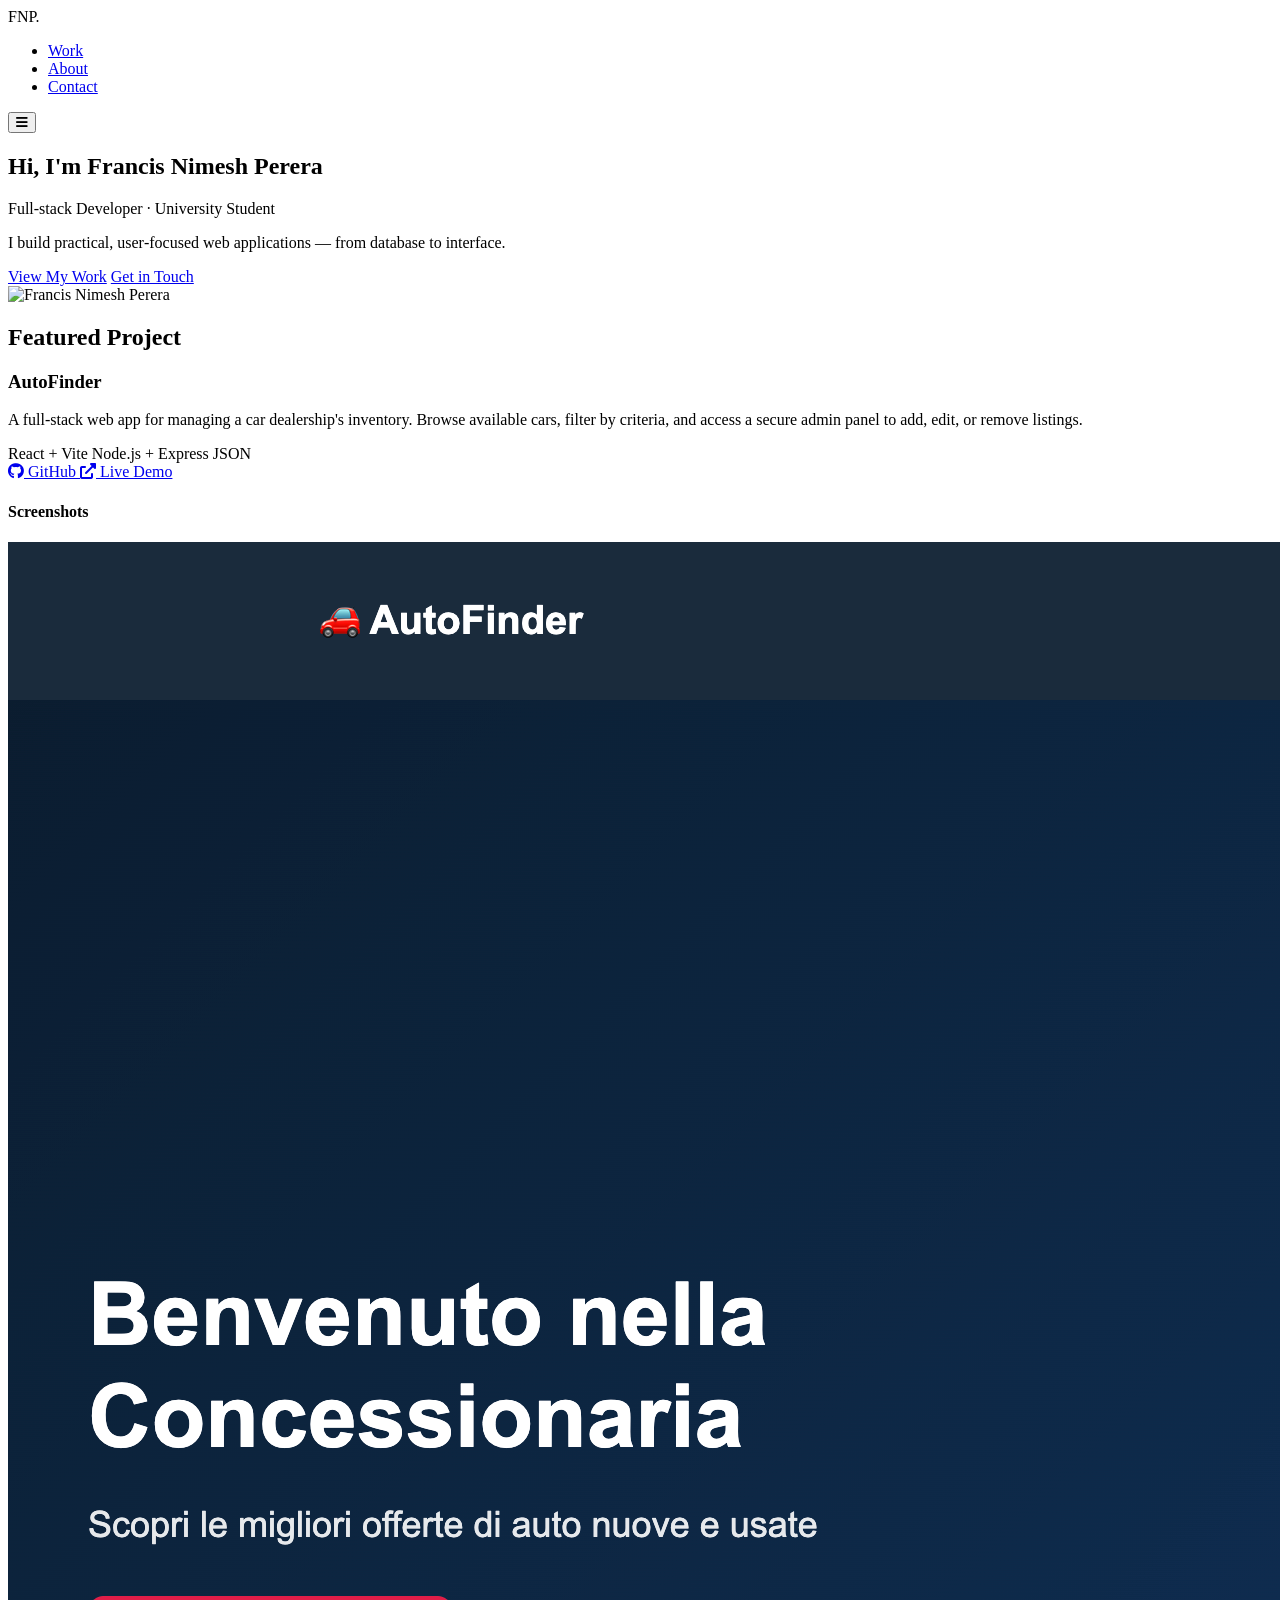
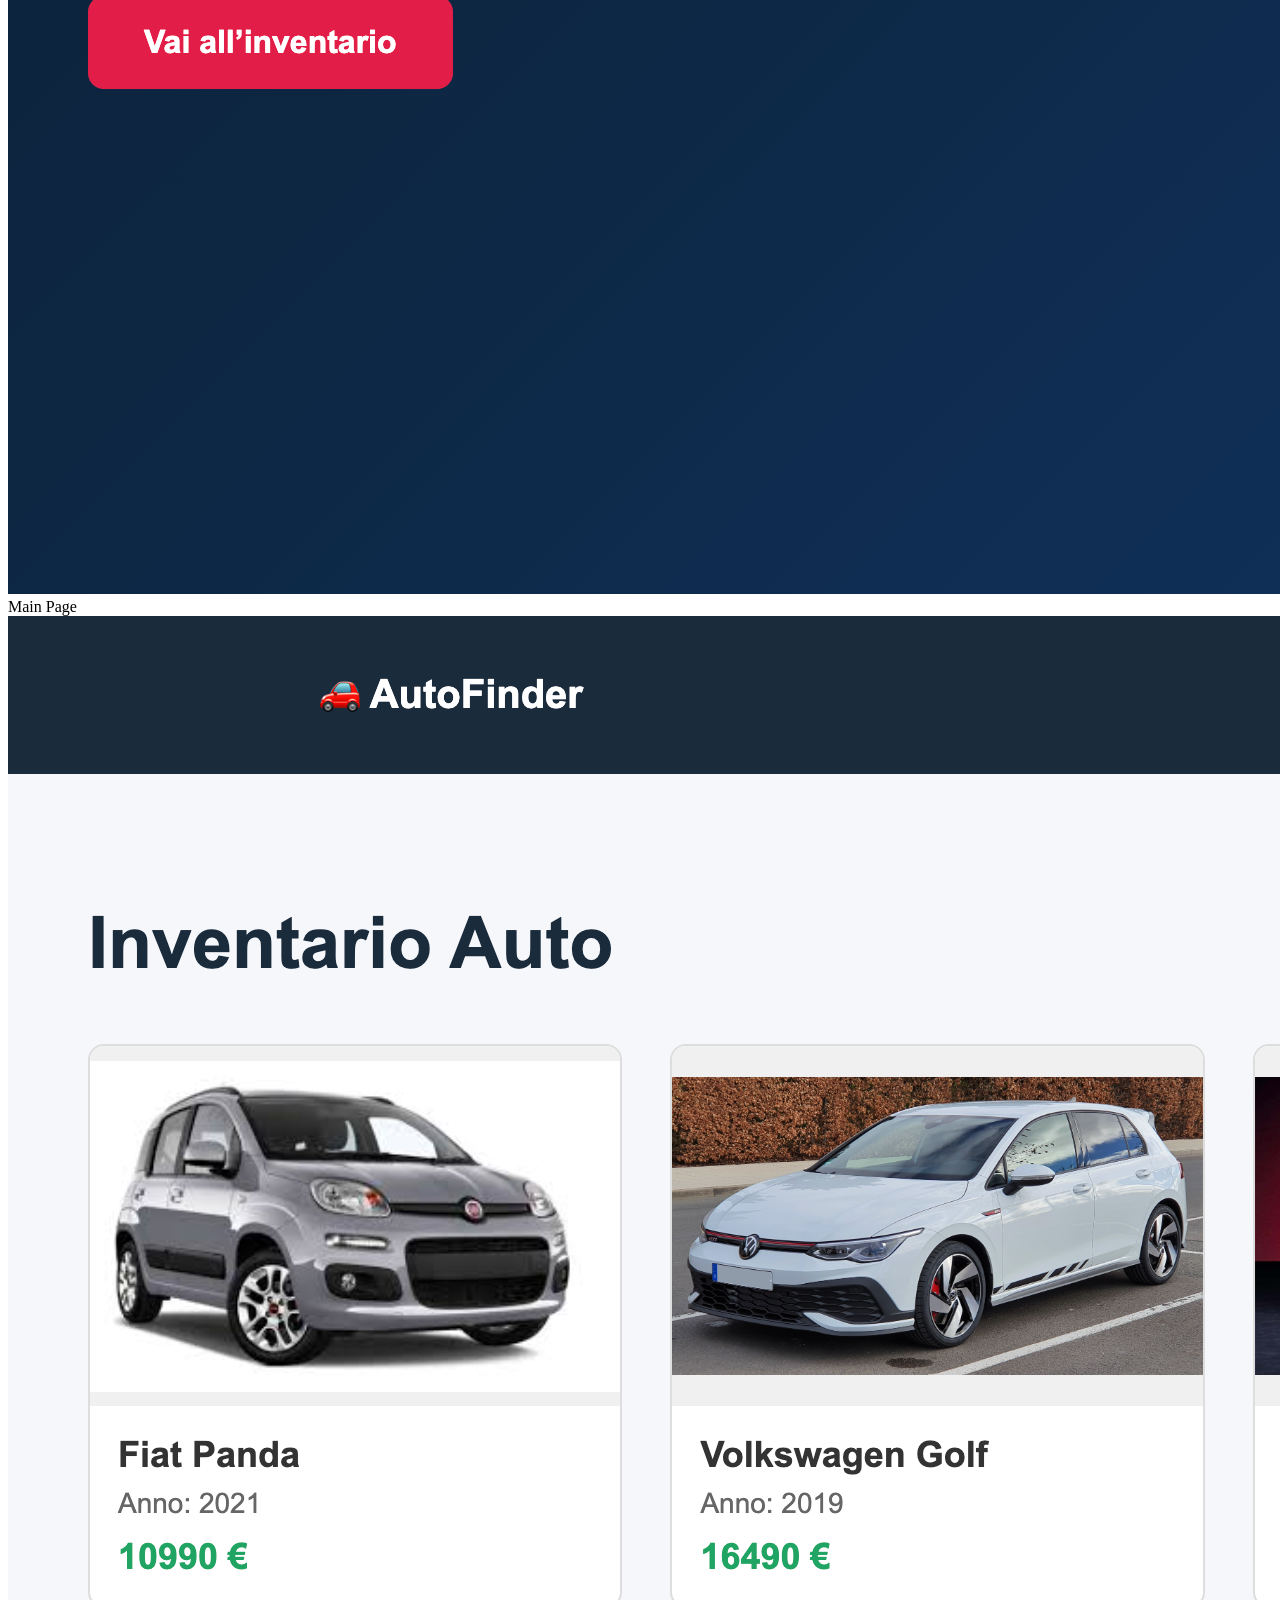
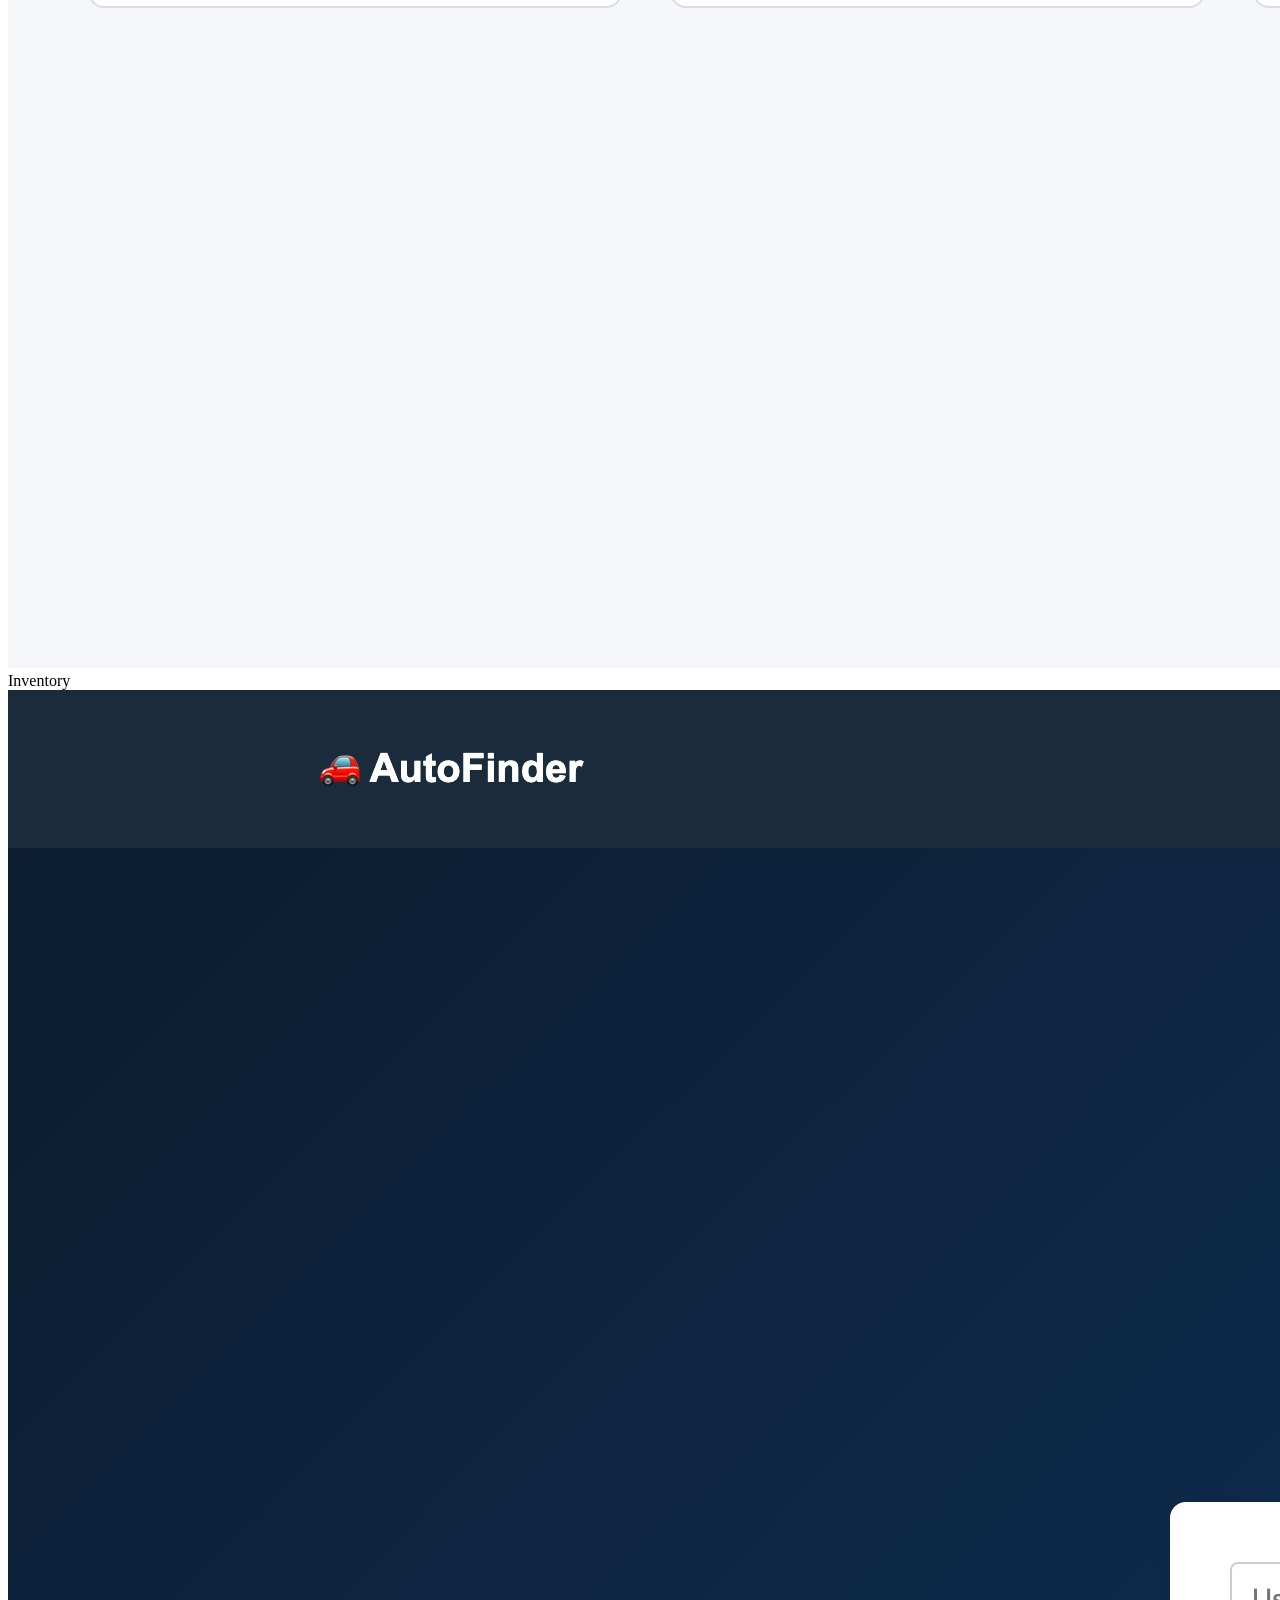
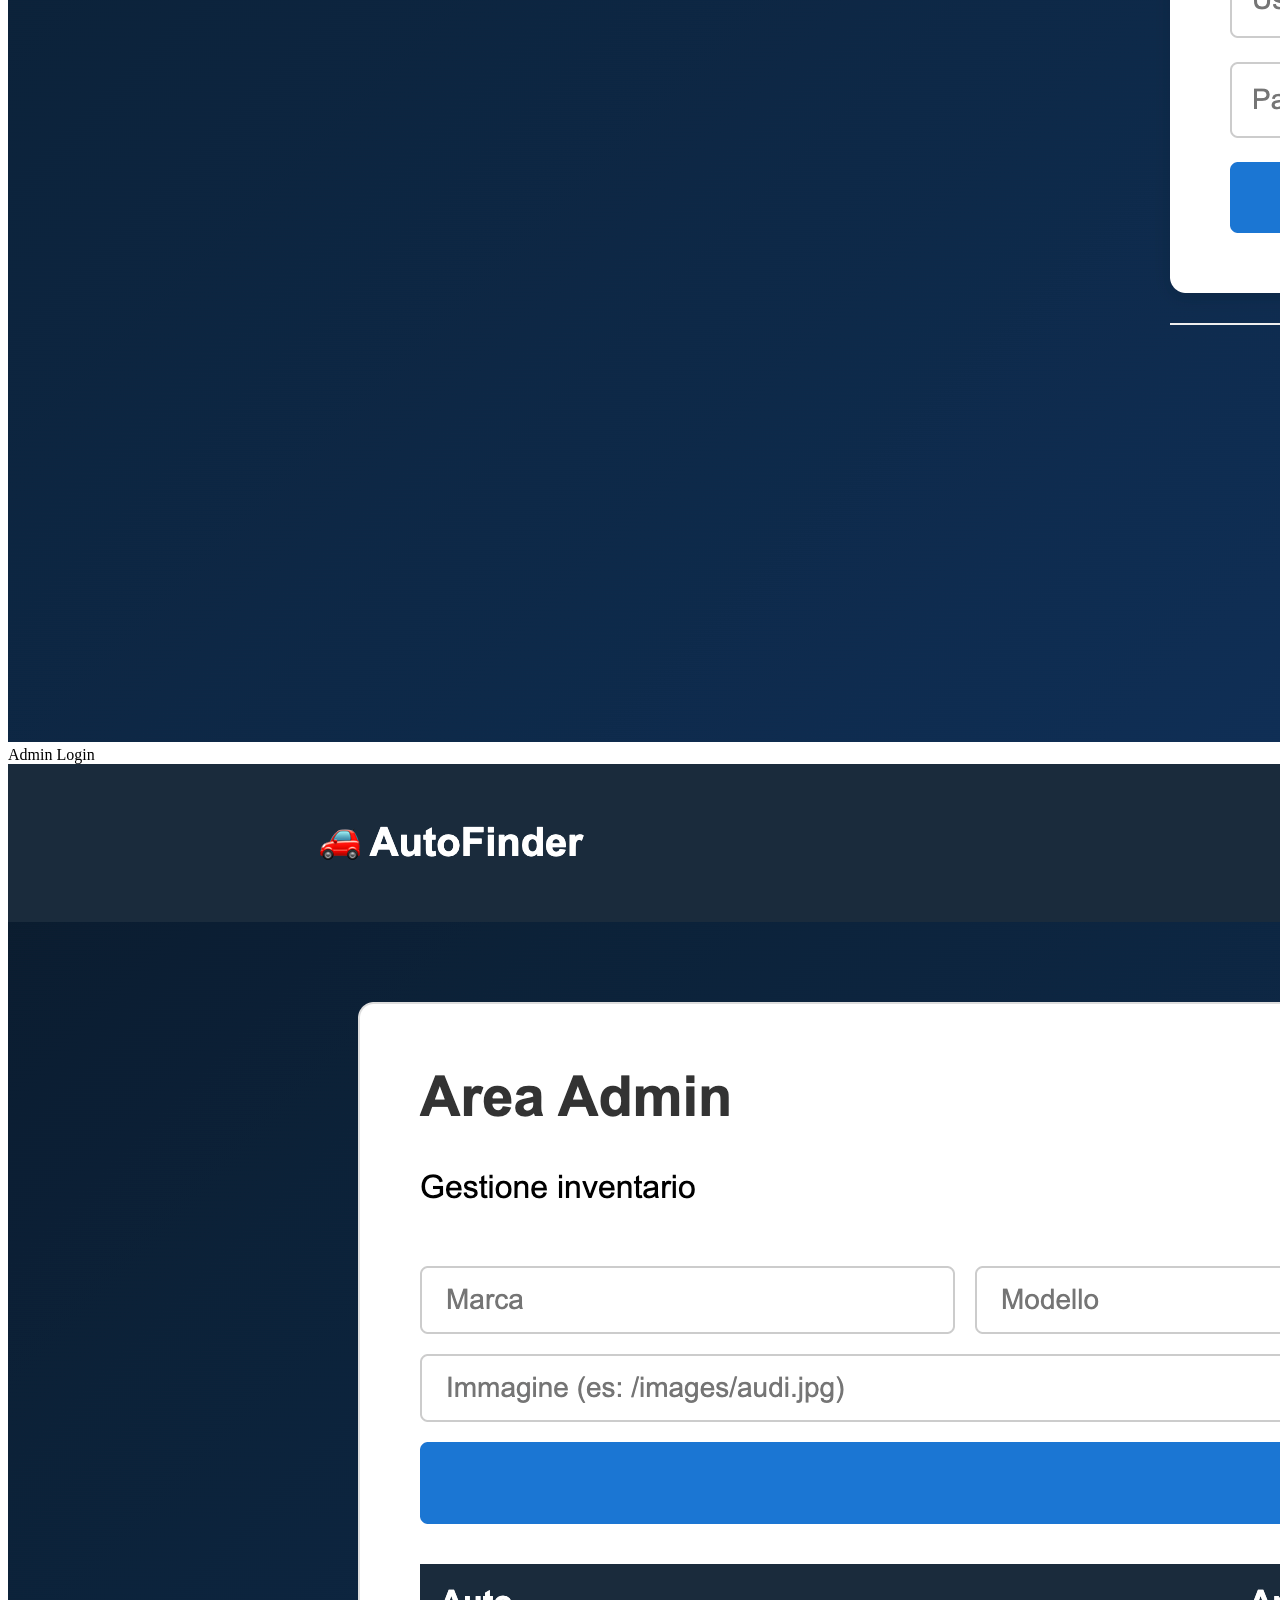
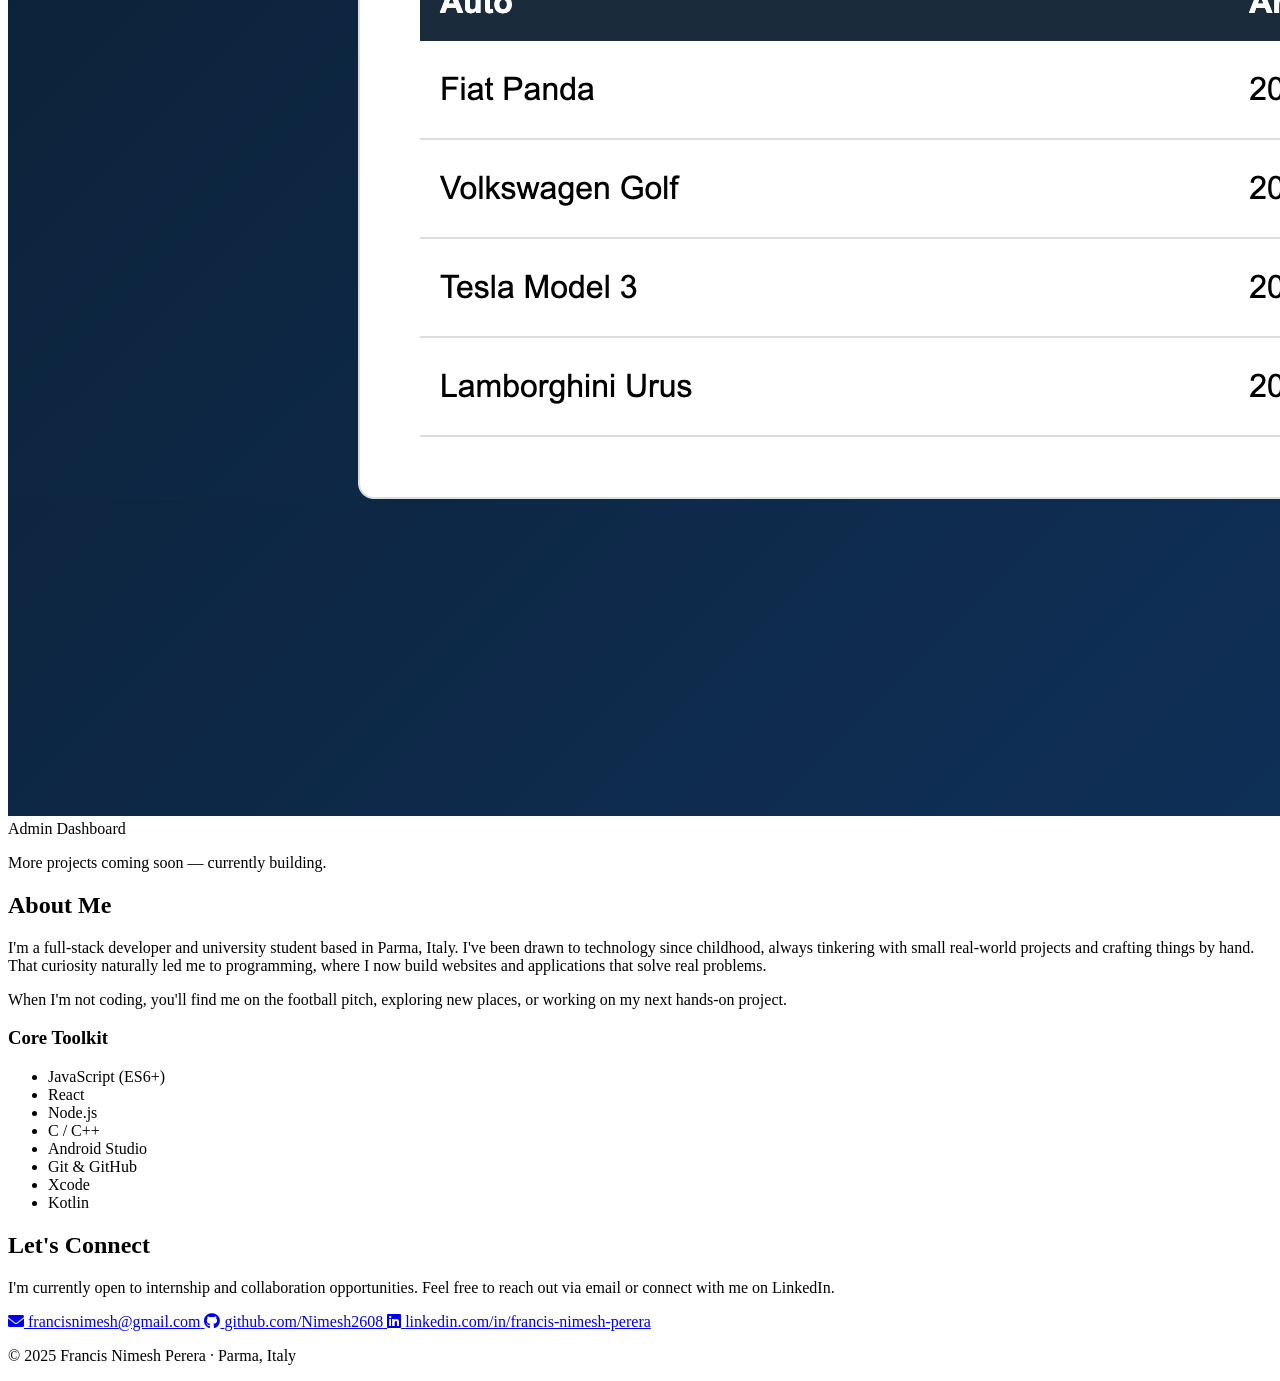
==== index.html @ da83aa6b "Add portfolio website with AutoFinder project" ====
<!DOCTYPE html>
<html lang="en">
<head>
    <meta charset="UTF-8">
    <meta name="viewport" content="width=device-width, initial-scale=1.0">
    <title>Francis Nimesh Perera · Full‑stack Developer</title>
    <link rel="stylesheet" href="style.css">
    <link rel="stylesheet" href="https://cdnjs.cloudflare.com/ajax/libs/font-awesome/6.0.0-beta3/css/all.min.css">
</head>
<body>
    <header>
        <nav>
            <div class="nav-container">
                <div class="logo">FNP.</div>
                <ul class="nav-links">
                    <li><a href="#work">Work</a></li>
                    <li><a href="#about">About</a></li>
                    <li><a href="#contact">Contact</a></li>
                </ul>
                <button class="mobile-toggle" aria-label="Menu">
                    <i class="fas fa-bars"></i>
                </button>
            </div>
        </nav>
    </header>

    <main>
        <!-- Hero Section -->
        <section id="hero">
            <div class="container hero-container">
                <div class="hero-content">
                    <h1>Hi, I'm <span class="highlight">Francis Nimesh Perera</span></h1>
                    <p class="subtitle">Full‑stack Developer · University Student</p>
                    <p class="description">
                        I build practical, user‑focused web applications — from database to interface.
                    </p>
                    <div class="hero-cta">
                        <a href="#work" class="btn btn-primary">View My Work</a>
                        <a href="#contact" class="btn btn-outline">Get in Touch</a>
                    </div>
                </div>
                <div class="hero-image">
                    <img src="images/profile.jpg" alt="Francis Nimesh Perera">
                </div>
            </div>
        </section>

        <!-- Work Section (AutoFinder) -->
        <section id="work">
            <div class="container">
                <h2>Featured Project</h2>
                <div class="project-featured">
                    <div class="project-header">
                        <h3>AutoFinder</h3>
                        <p class="project-description">
                            A full‑stack web app for managing a car dealership's inventory. 
                            Browse available cars, filter by criteria, and access a secure admin panel to add, edit, or remove listings.
                        </p>
                        <div class="project-tags">
                            <span>React + Vite</span>
                            <span>Node.js + Express</span>
                            <span>JSON</span>
                        </div>
                        <div class="project-links">
                            <a href="https://github.com/Nimesh2608/AutoFinder" target="_blank" class="btn btn-outline-small">
                                <i class="fab fa-github"></i> GitHub
                            </a>
                            <a href="https://files.fm/u/qwbvz2nafh" target="_blank" class="btn btn-primary-small">
                                <i class="fas fa-external-link-alt"></i> Live Demo
                            </a>
                        </div>
                    </div>
                    
                    <!-- Image Gallery -->
                    <div class="gallery">
                        <h4>Screenshots</h4>
                        <div class="gallery-grid">
                            <div class="gallery-item">
                                <img src="images/autofinder-main.png" alt="AutoFinder Main Page" loading="lazy">
                                <span class="caption">Main Page</span>
                            </div>
                            <div class="gallery-item">
                                <img src="images/autofinder-inventory.png" alt="AutoFinder Inventory" loading="lazy">
                                <span class="caption">Inventory</span>
                            </div>
                            <div class="gallery-item">
                                <img src="images/autofinder-login.png" alt="AutoFinder Admin Login" loading="lazy">
                                <span class="caption">Admin Login</span>
                            </div>
                            <div class="gallery-item">
                                <img src="images/autofinder-admin.png" alt="AutoFinder Admin Page" loading="lazy">
                                <span class="caption">Admin Dashboard</span>
                            </div>
                        </div>
                    </div>
                </div>
                <p class="more-projects-note">More projects coming soon — currently building.</p>
            </div>
        </section>

        <!-- About Section -->
        <section id="about">
            <div class="container about-container">
                <div class="about-text">
                    <h2>About Me</h2>
                    <p>
                        I'm a full‑stack developer and university student based in Parma, Italy. 
                        I've been drawn to technology since childhood, always tinkering with small 
                        real‑world projects and crafting things by hand. That curiosity naturally 
                        led me to programming, where I now build websites and applications that 
                        solve real problems.
                    </p>
                    <p>
                        When I'm not coding, you'll find me on the football pitch, exploring new places, 
                        or working on my next hands‑on project.
                    </p>
                    <h3>Core Toolkit</h3>
                    <ul class="skills-list">
                        <li>JavaScript (ES6+)</li>
                        <li>React</li>
                        <li>Node.js</li>
                        <li>C / C++</li>
                        <li>Android Studio</li>
                        <li>Git & GitHub</li>
                        <li>Xcode</li>
                        <li>Kotlin</li>
                    </ul>
                </div>
            </div>
        </section>

        <!-- Contact Section -->
        <section id="contact">
            <div class="container">
                <h2>Let's Connect</h2>
                <p class="contact-intro">
                    I'm currently open to internship and collaboration opportunities. 
                    Feel free to reach out via email or connect with me on LinkedIn.
                </p>
                <div class="contact-methods">
                    <a href="mailto:francisnimesh@gmail.com" class="contact-card">
                        <i class="fas fa-envelope"></i>
                        <span>francisnimesh@gmail.com</span>
                    </a>
                    <a href="https://github.com/Nimesh2608" target="_blank" class="contact-card">
                        <i class="fab fa-github"></i>
                        <span>github.com/Nimesh2608</span>
                    </a>
                    <a href="https://www.linkedin.com/in/francis-nimesh-perera-556160352/" target="_blank" class="contact-card">
                        <i class="fab fa-linkedin"></i>
                        <span>linkedin.com/in/francis-nimesh-perera</span>
                    </a>
                </div>
            </div>
        </section>
    </main>

    <footer>
        <div class="container">
            <p>© 2025 Francis Nimesh Perera · Parma, Italy</p>
        </div>
    </footer>

    <script src="script.js"></script>
</body>
</html>
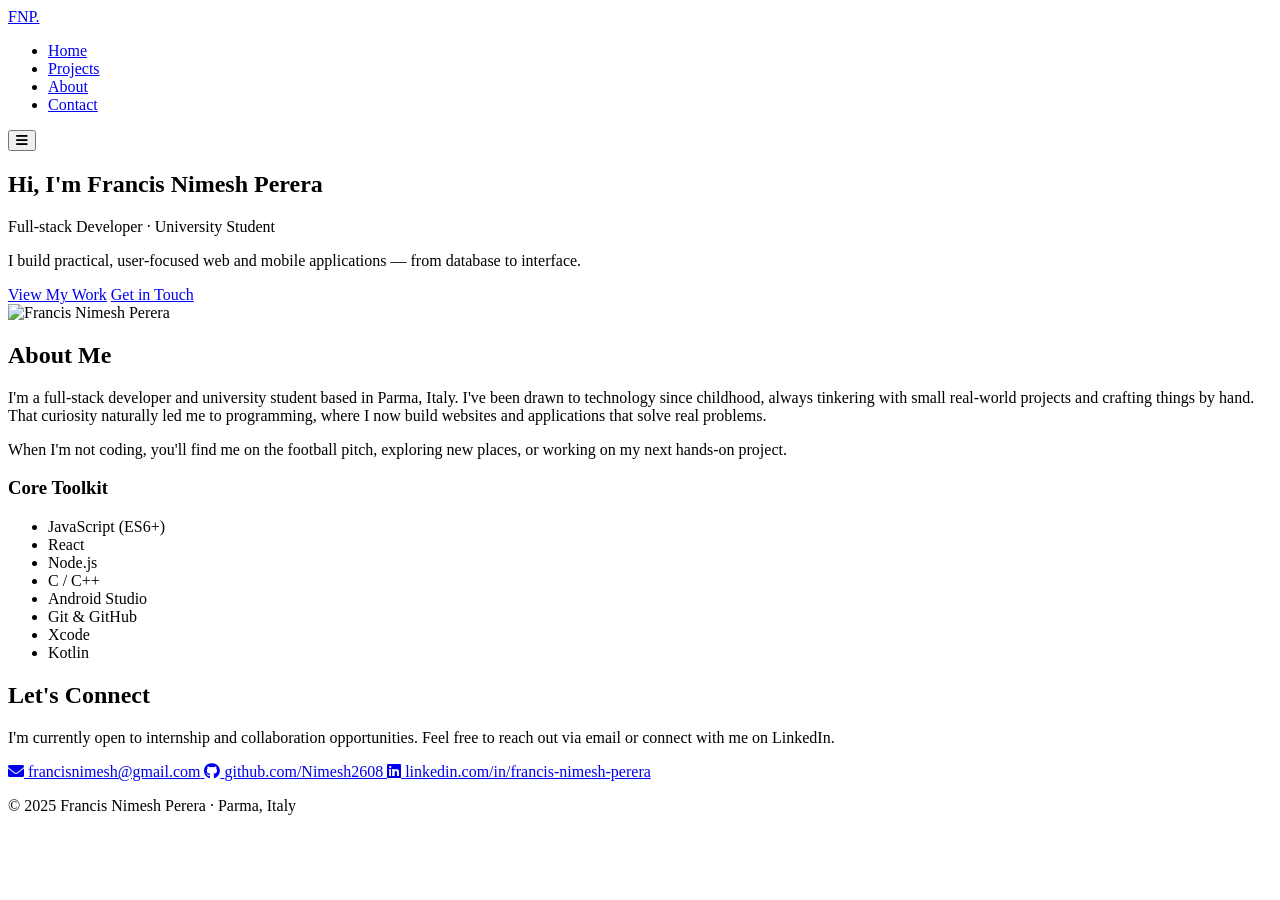
==== commit e0e7c7c8: "Two-page portfolio with dedicated projects gallery" ====
--- a/index.html
+++ b/index.html
@@ -4,16 +4,26 @@
     <meta charset="UTF-8">
     <meta name="viewport" content="width=device-width, initial-scale=1.0">
     <title>Francis Nimesh Perera · Full‑stack Developer</title>
+    
+    <!-- Google Fonts -->
+    <link rel="preconnect" href="https://fonts.googleapis.com">
+    <link rel="preconnect" href="https://fonts.gstatic.com" crossorigin>
+    <link href="https://fonts.googleapis.com/css2?family=Inter:wght@400;500;600;700;800&display=swap" rel="stylesheet">
+    
+    <!-- Font Awesome Icons -->
+    <link rel="stylesheet" href="https://cdnjs.cloudflare.com/ajax/libs/font-awesome/6.0.0-beta3/css/all.min.css">
+    
+    <!-- Main Stylesheet -->
     <link rel="stylesheet" href="style.css">
-    <link rel="stylesheet" href="https://cdnjs.cloudflare.com/ajax/libs/font-awesome/6.0.0-beta3/css/all.min.css">
 </head>
 <body>
     <header>
         <nav>
             <div class="nav-container">
-                <div class="logo">FNP.</div>
+                <a href="index.html" class="logo">FNP.</a>
                 <ul class="nav-links">
-                    <li><a href="#work">Work</a></li>
+                    <li><a href="index.html">Home</a></li>
+                    <li><a href="projects.html">Projects</a></li>
                     <li><a href="#about">About</a></li>
                     <li><a href="#contact">Contact</a></li>
                 </ul>
@@ -32,10 +42,10 @@
                     <h1>Hi, I'm <span class="highlight">Francis Nimesh Perera</span></h1>
                     <p class="subtitle">Full‑stack Developer · University Student</p>
                     <p class="description">
-                        I build practical, user‑focused web applications — from database to interface.
+                        I build practical, user‑focused web and mobile applications — from database to interface.
                     </p>
                     <div class="hero-cta">
-                        <a href="#work" class="btn btn-primary">View My Work</a>
+                        <a href="projects.html" class="btn btn-primary">View My Work</a>
                         <a href="#contact" class="btn btn-outline">Get in Touch</a>
                     </div>
                 </div>
@@ -45,64 +55,11 @@
             </div>
         </section>
 
-        <!-- Work Section (AutoFinder) -->
-        <section id="work">
-            <div class="container">
-                <h2>Featured Project</h2>
-                <div class="project-featured">
-                    <div class="project-header">
-                        <h3>AutoFinder</h3>
-                        <p class="project-description">
-                            A full‑stack web app for managing a car dealership's inventory. 
-                            Browse available cars, filter by criteria, and access a secure admin panel to add, edit, or remove listings.
-                        </p>
-                        <div class="project-tags">
-                            <span>React + Vite</span>
-                            <span>Node.js + Express</span>
-                            <span>JSON</span>
-                        </div>
-                        <div class="project-links">
-                            <a href="https://github.com/Nimesh2608/AutoFinder" target="_blank" class="btn btn-outline-small">
-                                <i class="fab fa-github"></i> GitHub
-                            </a>
-                            <a href="https://files.fm/u/qwbvz2nafh" target="_blank" class="btn btn-primary-small">
-                                <i class="fas fa-external-link-alt"></i> Live Demo
-                            </a>
-                        </div>
-                    </div>
-                    
-                    <!-- Image Gallery -->
-                    <div class="gallery">
-                        <h4>Screenshots</h4>
-                        <div class="gallery-grid">
-                            <div class="gallery-item">
-                                <img src="images/autofinder-main.png" alt="AutoFinder Main Page" loading="lazy">
-                                <span class="caption">Main Page</span>
-                            </div>
-                            <div class="gallery-item">
-                                <img src="images/autofinder-inventory.png" alt="AutoFinder Inventory" loading="lazy">
-                                <span class="caption">Inventory</span>
-                            </div>
-                            <div class="gallery-item">
-                                <img src="images/autofinder-login.png" alt="AutoFinder Admin Login" loading="lazy">
-                                <span class="caption">Admin Login</span>
-                            </div>
-                            <div class="gallery-item">
-                                <img src="images/autofinder-admin.png" alt="AutoFinder Admin Page" loading="lazy">
-                                <span class="caption">Admin Dashboard</span>
-                            </div>
-                        </div>
-                    </div>
-                </div>
-                <p class="more-projects-note">More projects coming soon — currently building.</p>
-            </div>
-        </section>
-
-        <!-- About Section -->
+        <!-- About Section (Preview) -->
         <section id="about">
             <div class="container about-container">
+                <h2>About Me</h2>
                 <div class="about-text">
-                    <h2>About Me</h2>
                     <p>
                         I'm a full‑stack developer and university student based in Parma, Italy. 
                         I've been drawn to technology since childhood, always tinkering with small 
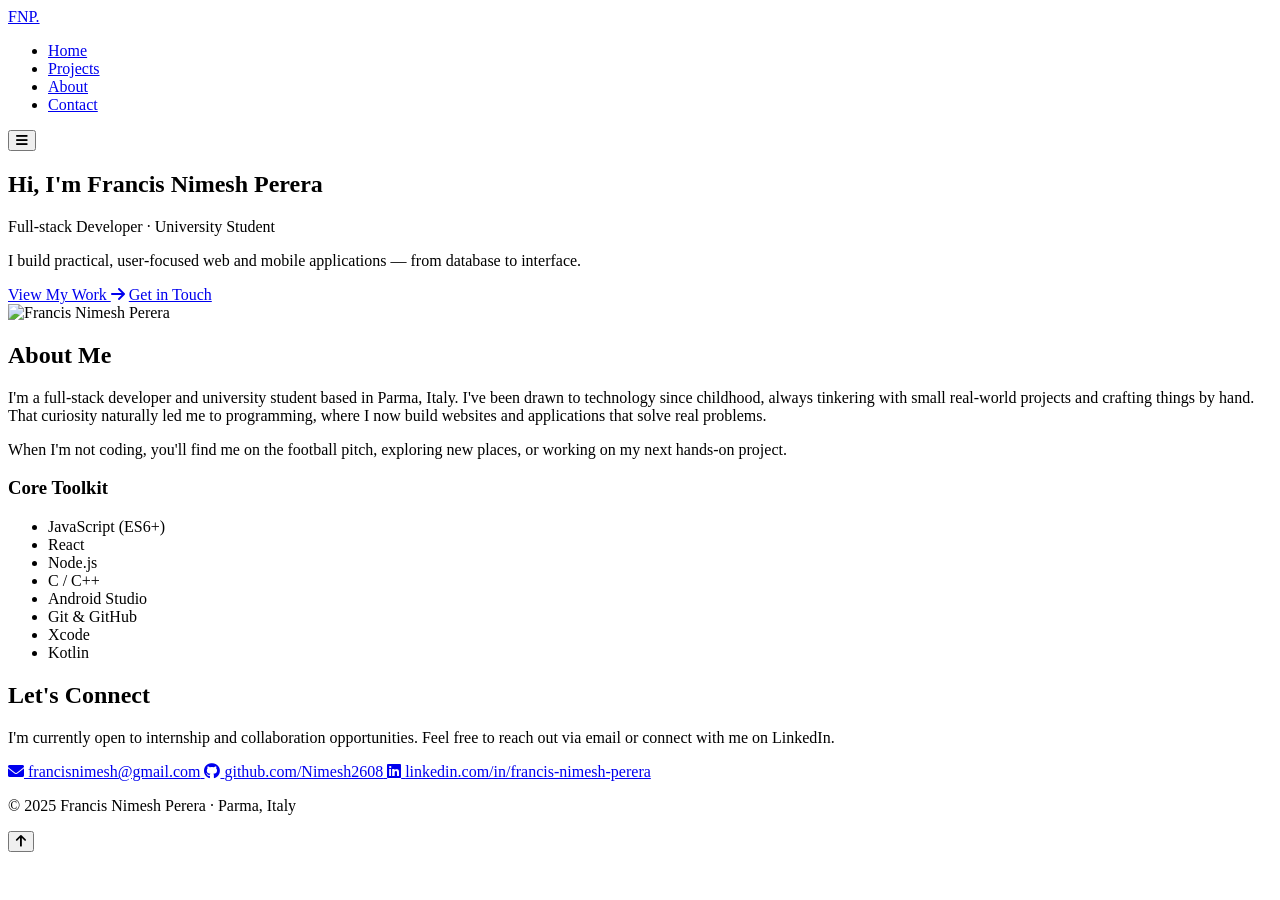
==== commit e4ab88c8: "Complete premium portfolio with lightbox and animations" ====
--- a/index.html
+++ b/index.html
@@ -10,7 +10,7 @@
     <link rel="preconnect" href="https://fonts.gstatic.com" crossorigin>
     <link href="https://fonts.googleapis.com/css2?family=Inter:wght@400;500;600;700;800&display=swap" rel="stylesheet">
     
-    <!-- Font Awesome Icons -->
+    <!-- Font Awesome -->
     <link rel="stylesheet" href="https://cdnjs.cloudflare.com/ajax/libs/font-awesome/6.0.0-beta3/css/all.min.css">
     
     <!-- Main Stylesheet -->
@@ -22,7 +22,7 @@
             <div class="nav-container">
                 <a href="index.html" class="logo">FNP.</a>
                 <ul class="nav-links">
-                    <li><a href="index.html">Home</a></li>
+                    <li><a href="index.html" class="active">Home</a></li>
                     <li><a href="projects.html">Projects</a></li>
                     <li><a href="#about">About</a></li>
                     <li><a href="#contact">Contact</a></li>
@@ -38,28 +38,28 @@
         <!-- Hero Section -->
         <section id="hero">
             <div class="container hero-container">
-                <div class="hero-content">
+                <div class="hero-content animate-on-scroll">
                     <h1>Hi, I'm <span class="highlight">Francis Nimesh Perera</span></h1>
                     <p class="subtitle">Full‑stack Developer · University Student</p>
                     <p class="description">
                         I build practical, user‑focused web and mobile applications — from database to interface.
                     </p>
                     <div class="hero-cta">
-                        <a href="projects.html" class="btn btn-primary">View My Work</a>
+                        <a href="projects.html" class="btn btn-primary">View My Work <i class="fas fa-arrow-right"></i></a>
                         <a href="#contact" class="btn btn-outline">Get in Touch</a>
                     </div>
                 </div>
-                <div class="hero-image">
+                <div class="hero-image animate-on-scroll">
                     <img src="images/profile.jpg" alt="Francis Nimesh Perera">
                 </div>
             </div>
         </section>
 
-        <!-- About Section (Preview) -->
+        <!-- About Section -->
         <section id="about">
             <div class="container about-container">
-                <h2>About Me</h2>
-                <div class="about-text">
+                <h2 class="section-title">About Me</h2>
+                <div class="about-text animate-on-scroll">
                     <p>
                         I'm a full‑stack developer and university student based in Parma, Italy. 
                         I've been drawn to technology since childhood, always tinkering with small 
@@ -89,12 +89,12 @@
         <!-- Contact Section -->
         <section id="contact">
             <div class="container">
-                <h2>Let's Connect</h2>
-                <p class="contact-intro">
+                <h2 class="section-title">Let's Connect</h2>
+                <p class="contact-intro animate-on-scroll">
                     I'm currently open to internship and collaboration opportunities. 
                     Feel free to reach out via email or connect with me on LinkedIn.
                 </p>
-                <div class="contact-methods">
+                <div class="contact-methods animate-on-scroll">
                     <a href="mailto:francisnimesh@gmail.com" class="contact-card">
                         <i class="fas fa-envelope"></i>
                         <span>francisnimesh@gmail.com</span>
@@ -118,6 +118,11 @@
         </div>
     </footer>
 
+    <!-- Back to Top Button -->
+    <button class="back-to-top" aria-label="Back to top">
+        <i class="fas fa-arrow-up"></i>
+    </button>
+
     <script src="script.js"></script>
 </body>
 </html>
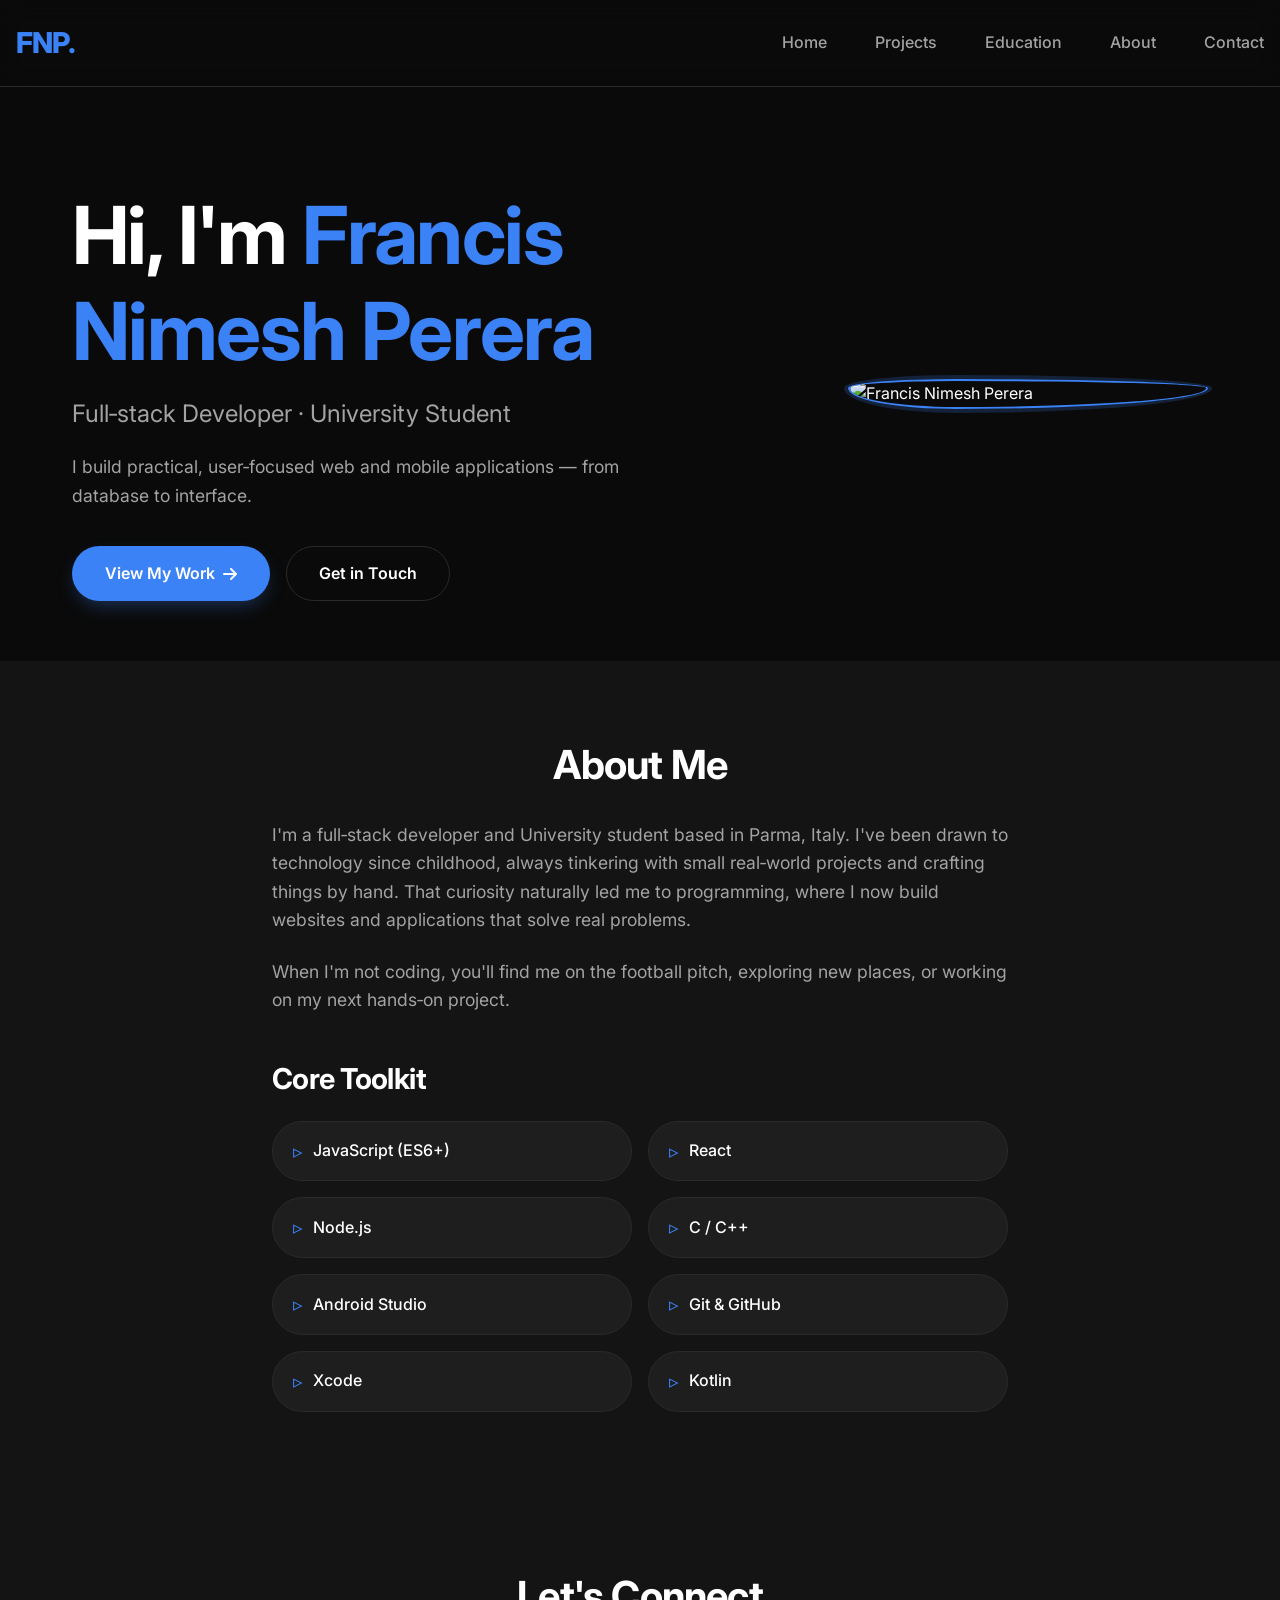
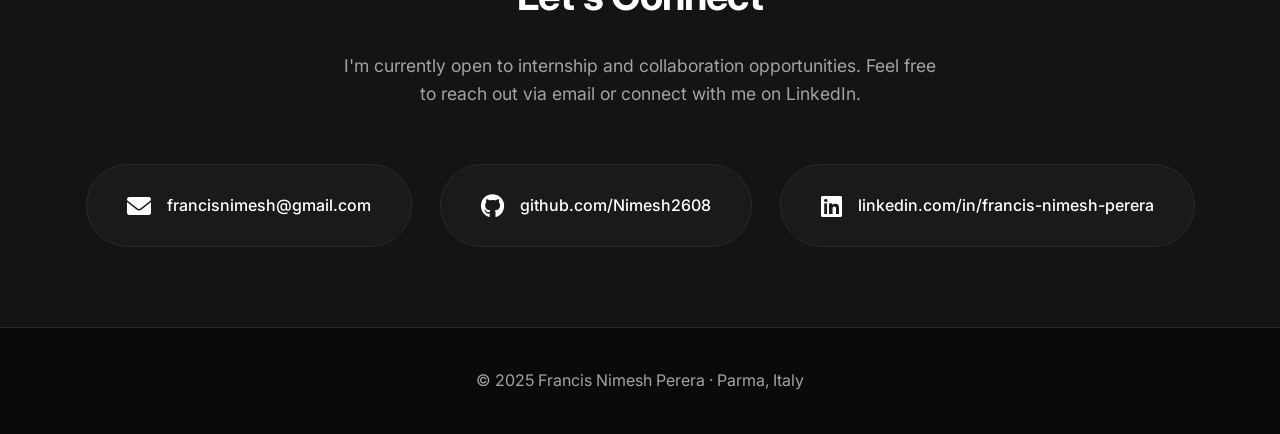
==== commit 5f24c816: "Add Education page with diploma, degree, and certificates" ====
--- a/index.html
+++ b/index.html
@@ -24,8 +24,10 @@
                 <ul class="nav-links">
                     <li><a href="index.html" class="active">Home</a></li>
                     <li><a href="projects.html">Projects</a></li>
+                    <li><a href="education.html">Education</a></li>
                     <li><a href="#about">About</a></li>
                     <li><a href="#contact">Contact</a></li>
+</ul>
                 </ul>
                 <button class="mobile-toggle" aria-label="Menu">
                     <i class="fas fa-bars"></i>
@@ -61,7 +63,7 @@
                 <h2 class="section-title">About Me</h2>
                 <div class="about-text animate-on-scroll">
                     <p>
-                        I'm a full‑stack developer and university student based in Parma, Italy. 
+                        I'm a full‑stack developer and University student based in Parma, Italy. 
                         I've been drawn to technology since childhood, always tinkering with small 
                         real‑world projects and crafting things by hand. That curiosity naturally 
                         led me to programming, where I now build websites and applications that 
--- a/style.css
+++ b/style.css
@@ -0,0 +1,913 @@
+/* ----- MODERN RESET & VARIABLES ----- */
+:root {
+    --bg: #0a0a0a;
+    --surface: #141414;
+    --surface-light: #1e1e1e;
+    --primary: #3b82f6;
+    --primary-dark: #2563eb;
+    --text: #ffffff;
+    --text-secondary: #a3a3a3;
+    --border: #2a2a2a;
+    --card-bg: #1a1a1a;
+    --radius: 20px;
+    --radius-sm: 14px;
+    --shadow: 0 20px 40px -12px rgba(0,0,0,0.5);
+    --transition: all 0.25s cubic-bezier(0.4, 0, 0.2, 1);
+}
+
+* {
+    margin: 0;
+    padding: 0;
+    box-sizing: border-box;
+}
+
+html {
+    scroll-behavior: smooth;
+}
+
+body {
+    font-family: 'Inter', -apple-system, BlinkMacSystemFont, 'Segoe UI', Roboto, sans-serif;
+    background-color: var(--bg);
+    color: var(--text);
+    line-height: 1.6;
+    -webkit-font-smoothing: antialiased;
+}
+
+.container {
+    max-width: 1200px;
+    margin: 0 auto;
+    padding: 0 32px;
+}
+
+section {
+    padding: 80px 0;
+}
+
+h1, h2, h3, h4 {
+    font-weight: 700;
+    letter-spacing: -0.02em;
+    line-height: 1.2;
+}
+
+h1 {
+    font-size: clamp(3rem, 8vw, 5rem);
+    margin-bottom: 16px;
+}
+
+h2 {
+    font-size: 2.5rem;
+    margin-bottom: 32px;
+}
+
+.section-title {
+    text-align: center;
+}
+
+.highlight {
+    color: var(--primary);
+}
+
+a {
+    text-decoration: none;
+    color: inherit;
+}
+
+img {
+    max-width: 100%;
+    display: block;
+}
+
+/* ----- ANIMATIONS ----- */
+@keyframes fadeInUp {
+    from { opacity: 0; transform: translateY(30px); }
+    to { opacity: 1; transform: translateY(0); }
+}
+
+@keyframes fadeIn {
+    from { opacity: 0; }
+    to { opacity: 1; }
+}
+
+@keyframes morph {
+    0%, 100% { border-radius: 30% 70% 70% 30% / 30% 30% 70% 70%; }
+    50% { border-radius: 60% 40% 30% 70% / 60% 30% 70% 40%; }
+}
+
+@keyframes pulse {
+    0%, 100% { opacity: 0.4; }
+    50% { opacity: 1; }
+}
+
+.animate-on-scroll {
+    opacity: 0;
+    transform: translateY(20px);
+    transition: opacity 0.6s ease, transform 0.6s ease;
+}
+
+.animate-on-scroll.visible {
+    opacity: 1;
+    transform: translateY(0);
+}
+
+/* ----- NAVIGATION ----- */
+header {
+    position: sticky;
+    top: 0;
+    z-index: 100;
+    background: rgba(10,10,10,0.8);
+    backdrop-filter: blur(12px);
+    border-bottom: 1px solid var(--border);
+}
+
+nav {
+    padding: 20px 0;
+}
+
+.nav-container {
+    display: flex;
+    justify-content: space-between;
+    align-items: center;
+}
+
+.logo {
+    font-size: 1.8rem;
+    font-weight: 800;
+    color: var(--primary);
+    letter-spacing: -0.03em;
+    transition: var(--transition);
+    /* FNP moved to the right */
+    margin-left: 16px;
+}
+
+.logo:hover {
+    transform: scale(1.05);
+}
+
+.nav-links {
+    display: flex;
+    gap: 48px;
+    list-style: none;
+}
+
+.nav-links a {
+    font-weight: 500;
+    font-size: 1rem;
+    color: var(--text-secondary);
+    transition: var(--transition);
+    padding-bottom: 4px;
+    border-bottom: 2px solid transparent;
+}
+
+.nav-links a:hover,
+.nav-links a.active {
+    color: var(--text);
+    border-bottom-color: var(--primary);
+}
+
+/* Contact link moved to the left */
+.nav-links li:last-child a {
+    margin-right: 16px;
+}
+
+.mobile-toggle {
+    display: none;
+    background: none;
+    border: none;
+    color: var(--text);
+    font-size: 1.8rem;
+    cursor: pointer;
+}
+
+/* ----- HERO SECTION ----- */
+#hero {
+    padding: 100px 0 60px;
+}
+
+.hero-container {
+    display: grid;
+    grid-template-columns: 1.5fr 1fr;
+    gap: 60px;
+    align-items: center;
+}
+
+.subtitle {
+    font-size: 1.5rem;
+    color: var(--text-secondary);
+    margin-bottom: 20px;
+    font-weight: 400;
+}
+
+.description {
+    font-size: 1.1rem;
+    color: var(--text-secondary);
+    max-width: 550px;
+    margin-bottom: 36px;
+}
+
+.hero-cta {
+    display: flex;
+    gap: 16px;
+}
+
+.btn {
+    display: inline-flex;
+    align-items: center;
+    justify-content: center;
+    gap: 8px;
+    padding: 14px 32px;
+    border-radius: 40px;
+    font-weight: 600;
+    font-size: 1rem;
+    transition: var(--transition);
+    border: 1.5px solid transparent;
+    cursor: pointer;
+}
+
+.btn-primary {
+    background: var(--primary);
+    color: white;
+    box-shadow: 0 8px 20px -6px rgba(59,130,246,0.4);
+}
+
+.btn-primary:hover {
+    background: var(--primary-dark);
+    transform: translateY(-3px);
+    box-shadow: 0 12px 25px -8px rgba(59,130,246,0.5);
+}
+
+.btn-outline {
+    border-color: var(--border);
+    color: var(--text);
+}
+
+.btn-outline:hover {
+    border-color: var(--primary);
+    color: var(--primary);
+    transform: translateY(-2px);
+}
+
+.hero-image img {
+    width: 100%;
+    max-width: 360px;
+    border-radius: 30% 70% 70% 30% / 30% 30% 70% 70%;
+    border: 2px solid var(--primary);
+    box-shadow: 0 0 0 4px rgba(59,130,246,0.2);
+    animation: morph 8s ease-in-out infinite;
+    margin-left: auto;
+}
+
+/* ----- ABOUT SECTION ----- */
+#about {
+    background: var(--surface);
+}
+
+.about-container {
+    max-width: 800px;
+    margin: 0 auto;
+}
+
+.about-text p {
+    font-size: 1.1rem;
+    color: var(--text-secondary);
+    margin-bottom: 24px;
+}
+
+.about-text h3 {
+    margin: 48px 0 24px;
+    font-size: 1.8rem;
+    color: var(--text);
+}
+
+.skills-list {
+    list-style: none;
+    display: grid;
+    grid-template-columns: repeat(2, 1fr);
+    gap: 16px;
+}
+
+.skills-list li {
+    background: var(--surface-light);
+    padding: 14px 20px;
+    border-radius: 40px;
+    font-weight: 500;
+    border: 1px solid var(--border);
+    color: var(--text);
+    transition: var(--transition);
+    display: flex;
+    align-items: center;
+    gap: 10px;
+}
+
+.skills-list li:hover {
+    border-color: var(--primary);
+    transform: translateX(6px);
+    background: var(--primary);
+    color: white;
+}
+
+.skills-list li::before {
+    content: "▹";
+    color: var(--primary);
+    font-size: 1.2rem;
+    transition: var(--transition);
+}
+
+.skills-list li:hover::before {
+    color: white;
+}
+
+/* ----- CONTACT SECTION ----- */
+#contact {
+    background: var(--surface);
+}
+
+.contact-intro {
+    text-align: center;
+    max-width: 600px;
+    margin: 0 auto 56px;
+    font-size: 1.1rem;
+    color: var(--text-secondary);
+}
+
+.contact-methods {
+    display: flex;
+    flex-wrap: wrap;
+    justify-content: center;
+    gap: 28px;
+}
+
+.contact-card {
+    background: var(--card-bg);
+    padding: 28px 40px;
+    border-radius: 60px;
+    display: inline-flex;
+    align-items: center;
+    gap: 16px;
+    border: 1px solid var(--border);
+    transition: var(--transition);
+    font-weight: 500;
+    color: var(--text);
+}
+
+.contact-card:hover {
+    border-color: var(--primary);
+    background: var(--primary);
+    color: white;
+    transform: translateY(-5px);
+    box-shadow: 0 15px 25px -10px rgba(59,130,246,0.3);
+}
+
+.contact-card i {
+    font-size: 1.5rem;
+}
+
+/* ----- PROJECTS PAGE ----- */
+#projects-page {
+    padding: 60px 0 80px;
+}
+
+.page-title {
+    text-align: center;
+    margin-bottom: 16px;
+}
+
+.page-subtitle {
+    text-align: center;
+    color: var(--text-secondary);
+    font-size: 1.2rem;
+    margin-bottom: 60px;
+}
+
+.project-full {
+    background: var(--card-bg);
+    border-radius: var(--radius);
+    padding: 40px;
+    border: 1px solid var(--border);
+    margin-bottom: 40px;
+    transition: var(--transition);
+}
+
+.project-full:hover {
+    border-color: var(--primary);
+    box-shadow: var(--shadow);
+}
+
+.project-header h2 {
+    text-align: left;
+    margin-bottom: 16px;
+    color: var(--primary);
+    font-size: 2rem;
+}
+
+.project-description {
+    font-size: 1.05rem;
+    color: var(--text-secondary);
+    margin-bottom: 24px;
+    max-width: 700px;
+}
+
+.project-tags {
+    display: flex;
+    flex-wrap: wrap;
+    gap: 12px;
+    margin-bottom: 32px;
+}
+
+.project-tags span {
+    background: var(--surface-light);
+    color: var(--text-secondary);
+    padding: 6px 16px;
+    border-radius: 30px;
+    font-size: 0.85rem;
+    font-weight: 500;
+    border: 1px solid var(--border);
+    transition: var(--transition);
+}
+
+.project-tags span:hover {
+    background: var(--primary);
+    color: white;
+    border-color: var(--primary);
+}
+
+.project-links {
+    display: flex;
+    gap: 20px;
+    margin-bottom: 40px;
+}
+
+.btn-outline-small, .btn-primary-small {
+    display: inline-flex;
+    align-items: center;
+    gap: 8px;
+    padding: 10px 22px;
+    border-radius: 40px;
+    font-weight: 600;
+    font-size: 0.9rem;
+    transition: var(--transition);
+}
+
+.btn-primary-small {
+    background: var(--primary);
+    color: white;
+}
+
+.btn-primary-small:hover {
+    background: var(--primary-dark);
+    transform: scale(1.02);
+}
+
+.btn-outline-small {
+    border: 1.5px solid var(--border);
+    color: var(--text);
+}
+
+.btn-outline-small:hover {
+    border-color: var(--primary);
+    color: var(--primary);
+}
+
+/* ----- GALLERY ----- */
+.gallery h3 {
+    font-size: 1.4rem;
+    margin-bottom: 16px;
+    color: var(--text);
+    display: flex;
+    align-items: center;
+    gap: 12px;
+}
+
+.hint {
+    font-size: 0.9rem;
+    font-weight: 400;
+    color: var(--text-secondary);
+}
+
+.gallery-grid {
+    display: grid;
+    grid-template-columns: repeat(auto-fit, minmax(200px, 1fr));
+    gap: 20px;
+}
+
+.gallery-item {
+    background: var(--surface-light);
+    border-radius: var(--radius-sm);
+    overflow: hidden;
+    border: 1px solid var(--border);
+    transition: var(--transition);
+    cursor: pointer;
+}
+
+.gallery-item:hover {
+    transform: translateY(-6px);
+    box-shadow: 0 20px 30px -10px rgba(0,0,0,0.5);
+    border-color: var(--primary);
+}
+
+.gallery-item img {
+    width: 100%;
+    height: 140px;
+    object-fit: cover;
+    transition: var(--transition);
+}
+
+.gallery-item:hover img {
+    transform: scale(1.05);
+}
+
+.gallery-item .caption {
+    display: block;
+    padding: 12px;
+    text-align: center;
+    font-weight: 500;
+    font-size: 0.9rem;
+    color: var(--text-secondary);
+    background: var(--surface);
+}
+
+/* ----- FUTURE PROJECTS ----- */
+.future-projects {
+    text-align: center;
+    margin-top: 50px;
+    padding: 50px 30px;
+    background: var(--card-bg);
+    border-radius: var(--radius);
+    border: 1px dashed var(--border);
+    transition: var(--transition);
+}
+
+.future-projects:hover {
+    border-color: var(--primary);
+    background: var(--surface-light);
+}
+
+.future-icon {
+    font-size: 3rem;
+    color: var(--primary);
+    margin-bottom: 20px;
+}
+
+.future-projects h3 {
+    color: var(--text);
+    margin-bottom: 20px;
+}
+
+.animated-dots {
+    display: flex;
+    justify-content: center;
+    gap: 8px;
+}
+
+.animated-dots span {
+    width: 8px;
+    height: 8px;
+    background: var(--primary);
+    border-radius: 50%;
+    animation: pulse 1.5s infinite;
+}
+
+.animated-dots span:nth-child(2) { animation-delay: 0.2s; }
+.animated-dots span:nth-child(3) { animation-delay: 0.4s; }
+
+/* ----- LIGHTBOX ----- */
+.lightbox {
+    display: none;
+    position: fixed;
+    z-index: 1000;
+    left: 0;
+    top: 0;
+    width: 100%;
+    height: 100%;
+    background: rgba(0,0,0,0.95);
+    backdrop-filter: blur(8px);
+    align-items: center;
+    justify-content: center;
+    animation: fadeIn 0.3s ease;
+}
+
+.lightbox.active {
+    display: flex;
+}
+
+.lightbox-close {
+    position: absolute;
+    top: 30px;
+    right: 40px;
+    color: var(--text);
+    font-size: 40px;
+    font-weight: 300;
+    cursor: pointer;
+    transition: var(--transition);
+    z-index: 1001;
+}
+
+.lightbox-close:hover {
+    color: var(--primary);
+    transform: scale(1.1);
+}
+
+.lightbox-content {
+    max-width: 90%;
+    max-height: 85vh;
+    object-fit: contain;
+    border-radius: 8px;
+    box-shadow: 0 25px 50px -12px rgba(0,0,0,0.5);
+    border: 1px solid var(--border);
+}
+
+.lightbox-caption {
+    position: absolute;
+    bottom: 30px;
+    left: 0;
+    right: 0;
+    text-align: center;
+    color: var(--text-secondary);
+    font-size: 1rem;
+    padding: 8px;
+}
+
+/* ----- BACK TO TOP BUTTON ----- */
+.back-to-top {
+    position: fixed;
+    bottom: 30px;
+    right: 30px;
+    width: 48px;
+    height: 48px;
+    border-radius: 50%;
+    background: var(--primary);
+    color: white;
+    border: none;
+    cursor: pointer;
+    display: flex;
+    align-items: center;
+    justify-content: center;
+    font-size: 1.2rem;
+    opacity: 0;
+    visibility: hidden;
+    transition: var(--transition);
+    box-shadow: 0 4px 12px rgba(59,130,246,0.3);
+    z-index: 99;
+}
+
+.back-to-top.visible {
+    opacity: 1;
+    visibility: visible;
+}
+
+.back-to-top:hover {
+    background: var(--primary-dark);
+    transform: translateY(-3px);
+}
+
+/* ----- FOOTER ----- */
+footer {
+    background: var(--bg);
+    padding: 40px 0;
+    text-align: center;
+    border-top: 1px solid var(--border);
+    color: var(--text-secondary);
+}
+
+/* ----- MOBILE RESPONSIVE ----- */
+@media (max-width: 768px) {
+    .container {
+        padding: 0 24px;
+    }
+
+    section {
+        padding: 60px 0;
+    }
+
+    h1 {
+        font-size: 2.8rem;
+    }
+
+    h2 {
+        font-size: 2rem;
+    }
+
+    .hero-container {
+        grid-template-columns: 1fr;
+        text-align: center;
+        gap: 40px;
+    }
+
+    .hero-content {
+        order: 2;
+    }
+
+    .hero-image {
+        order: 1;
+    }
+
+    .hero-image img {
+        margin: 0 auto;
+        max-width: 260px;
+    }
+
+    .hero-cta {
+        justify-content: center;
+    }
+
+    .nav-links {
+        display: none;
+        position: absolute;
+        top: 80px;
+        left: 0;
+        right: 0;
+        background: var(--surface);
+        flex-direction: column;
+        align-items: center;
+        padding: 32px 0;
+        gap: 24px;
+        border-bottom: 1px solid var(--border);
+        backdrop-filter: blur(12px);
+    }
+
+    .nav-links.active {
+        display: flex;
+    }
+
+    .mobile-toggle {
+        display: block;
+    }
+
+    .project-full {
+        padding: 24px;
+    }
+
+    .skills-list {
+        grid-template-columns: 1fr;
+    }
+
+    .contact-methods {
+        flex-direction: column;
+        align-items: stretch;
+    }
+
+    .contact-card {
+        justify-content: center;
+    }
+
+    .gallery-grid {
+        grid-template-columns: repeat(2, 1fr);
+    }
+
+    .back-to-top {
+        bottom: 20px;
+        right: 20px;
+    }
+}
+
+@media (max-width: 480px) {
+    .gallery-grid {
+        grid-template-columns: 1fr;
+    }
+
+    .btn {
+        padding: 12px 24px;
+        width: 100%;
+    }
+
+    .hero-cta {
+        flex-direction: column;
+    }
+
+    .project-links {
+        flex-direction: column;
+    }
+}
+
+/* ----- EDUCATION PAGE ----- */
+#education-page {
+    padding: 60px 0 80px;
+}
+
+.edu-card {
+    background: var(--card-bg);
+    border-radius: var(--radius);
+    padding: 32px 40px;
+    margin-bottom: 40px;
+    border: 1px solid var(--border);
+    transition: var(--transition);
+    display: flex;
+    gap: 28px;
+    align-items: flex-start;
+}
+
+.edu-card:hover {
+    border-color: var(--primary);
+    transform: translateY(-5px);
+    box-shadow: var(--shadow);
+}
+
+.edu-icon {
+    font-size: 2.8rem;
+    color: var(--primary);
+    background: var(--surface-light);
+    width: 70px;
+    height: 70px;
+    border-radius: 50%;
+    display: flex;
+    align-items: center;
+    justify-content: center;
+    flex-shrink: 0;
+}
+
+.edu-content h2 {
+    font-size: 1.8rem;
+    margin-bottom: 8px;
+    color: var(--primary);
+}
+
+.edu-institution {
+    font-size: 1.2rem;
+    font-weight: 600;
+    color: var(--text);
+    margin-bottom: 8px;
+}
+
+.edu-score {
+    color: var(--text-secondary);
+    margin-bottom: 12px;
+}
+
+.edu-description {
+    color: var(--text-secondary);
+    line-height: 1.6;
+}
+
+/* Certificates */
+.certificates-section {
+    margin-top: 60px;
+    padding-top: 20px;
+}
+
+.certificates-section h2 {
+    font-size: 2rem;
+    display: flex;
+    align-items: center;
+    gap: 12px;
+    margin-bottom: 32px;
+}
+
+.certificates-grid {
+    display: grid;
+    grid-template-columns: repeat(auto-fit, minmax(250px, 1fr));
+    gap: 24px;
+    margin-bottom: 20px;
+}
+
+.cert-card {
+    background: var(--surface-light);
+    border: 1px solid var(--border);
+    border-radius: var(--radius-sm);
+    padding: 24px;
+    text-align: center;
+    transition: var(--transition);
+}
+
+.cert-card:hover {
+    border-color: var(--primary);
+    transform: translateY(-4px);
+}
+
+.cert-card i {
+    font-size: 2.5rem;
+    color: var(--primary);
+    margin-bottom: 16px;
+}
+
+.cert-card h3 {
+    font-size: 1.3rem;
+    margin-bottom: 8px;
+}
+
+.cert-card p {
+    color: var(--text-secondary);
+    font-size: 0.9rem;
+}
+
+.cert-note {
+    text-align: center;
+    color: var(--text-secondary);
+    font-size: 0.9rem;
+    margin-top: 30px;
+    font-style: italic;
+}
+
+/* Responsive for education page */
+@media (max-width: 768px) {
+    .edu-card {
+        flex-direction: column;
+        align-items: center;
+        text-align: center;
+        padding: 28px 24px;
+    }
+    .edu-icon {
+        margin-bottom: 16px;
+    }
+    .certificates-grid {
+        grid-template-columns: 1fr;
+    }
+}
